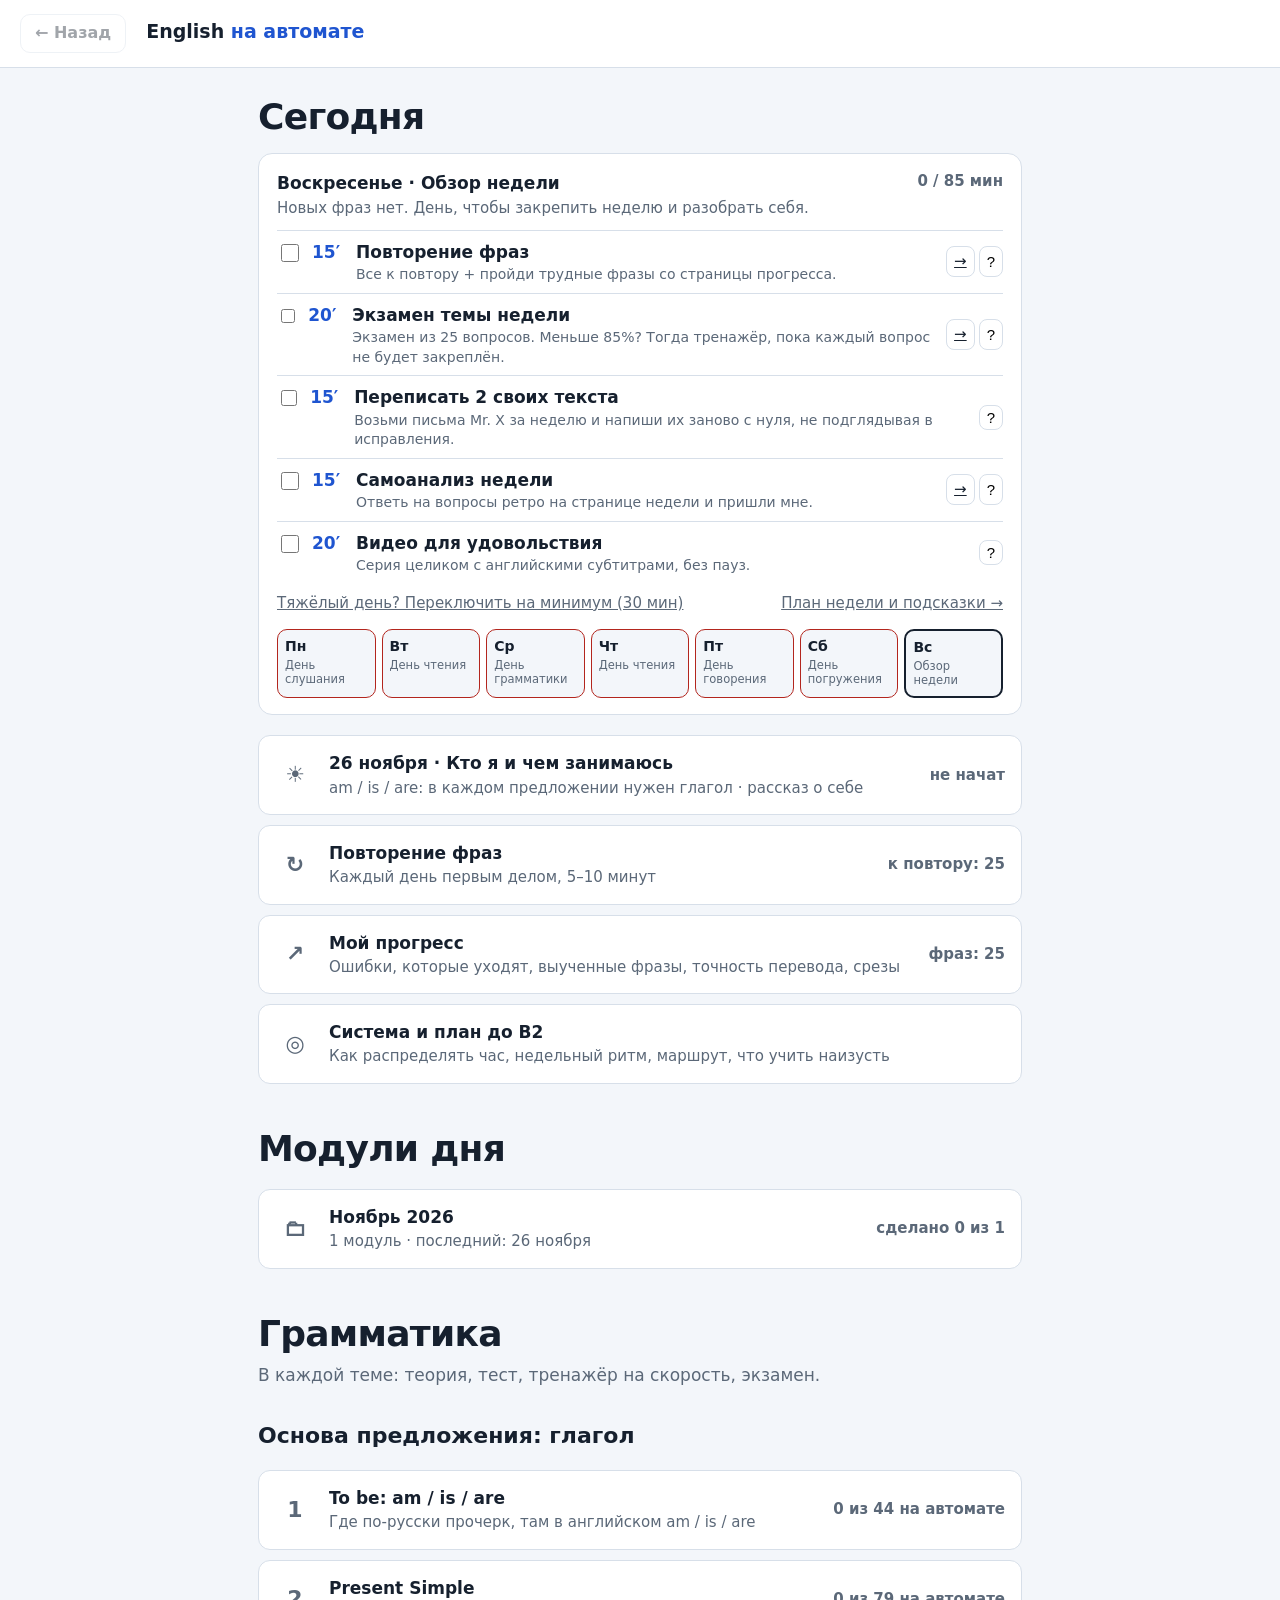
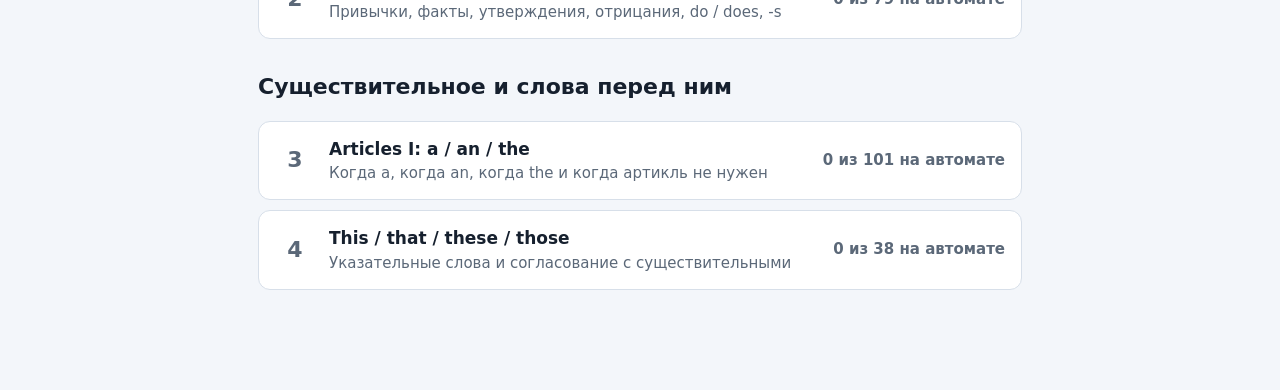
==== index.html @ fa83c87d "Исходная версия перед перестройкой Co-Authored-By: Claude Opus 5.5 <noreply@anthropic.com>" ====
<!doctype html>
<html lang="ru">
<head>
<meta charset="utf-8">
<meta name="viewport" content="width=device-width,initial-scale=1">
<title>English: теория и тесты</title>
<link rel="stylesheet" href="assets/style.css">
</head>
<body>
<header class="top"><a class="back" id="back">← Назад</a><a class="logo" href="#/">English <span>на автомате</span></a><nav id="crumbs"></nav></header>
<main id="app"></main>

<!-- ГРАММАТИКА. Новая тема = новый файл в topics/ и одна строка здесь. Порядок строк = порядок на сайте -->
<script>window.TOPICS = [];</script>
<script src="topics/to-be.js"></script>
<script src="topics/present-simple.js"></script>
<script src="topics/articles-1.js"></script>
<script src="topics/demonstratives.js"></script>

<!-- МОДУЛИ ДНЯ. Папка = месяц, файл = число: days/2026-11/26.js -->
<script>window.DAYS = []; window.DECK = []; window.ERRORS = []; window.SNAPSHOTS = [];</script>
<script src="days/2026-11/26.js"></script>

<!-- ДАННЫЕ: стартовая колода, мои ошибки и контрольные срезы, план -->
<script src="data/deck-reports.js"></script>
<script src="data/progress.js"></script>
<script src="data/week.js"></script>
<script src="data/guides.js"></script>
<script src="assets/plan.js"></script>

<script src="assets/day.js"></script>
<script src="assets/app.js"></script>
</body>
</html>
---- assets/style.css ----
:root{color-scheme:light dark;--bg:#f3f6fa;--card:#fff;--ink:#16202e;--mute:#5b6878;--line:#d7dfe9;--acc:#16202e;--accink:#fff;
--a:#1f55d0;--the:#b3157f;--zero:#8a5a00;--ok:#12734a;--okbg:#e3f5ec;--bad:#b3261e;--badbg:#fdeae8}
@media(prefers-color-scheme:dark){:root{--bg:#10161f;--card:#19222e;--ink:#e8eef6;--mute:#9aa8ba;--line:#2d3a4a;--acc:#e8eef6;--accink:#10161f;
--a:#7fa8ff;--the:#ff82cf;--zero:#f0b94d;--ok:#5fd6a0;--okbg:#14342a;--bad:#ff8f86;--badbg:#3b1f1f}}
*{box-sizing:border-box}
body{margin:0;background:var(--bg);color:var(--ink);font:17px/1.55 "Segoe UI Variable Text","Segoe UI",system-ui,sans-serif}
a{color:inherit}
.top{position:sticky;top:0;z-index:5;display:flex;gap:8px 20px;align-items:baseline;flex-wrap:wrap;padding:14px 20px;border-bottom:1px solid var(--line);background:var(--card)}
.logo{font-weight:700;font-size:19px;text-decoration:none}.logo span{color:var(--a)}
#crumbs{font-size:15px;color:var(--mute)}#crumbs a{color:var(--mute)}
main{max-width:800px;margin:0 auto;padding:28px 18px 80px}
h1{font-size:clamp(27px,5vw,36px);line-height:1.15;margin:0 0 8px;letter-spacing:-.02em;text-wrap:balance}
h2{font-size:22px;margin:34px 0 8px;line-height:1.25}
p{margin:8px 0}.mute{color:var(--mute)}
.list{display:grid;gap:10px;margin:20px 0}
.row{display:grid;grid-template-columns:40px 1fr auto;gap:14px;align-items:center;background:var(--card);border:1px solid var(--line);border-radius:12px;padding:14px 16px;text-decoration:none}
.row:hover{border-color:var(--a)}
.num{font-size:22px;font-weight:700;color:var(--mute);text-align:center}
.row b{line-height:1.3}.row small{display:block;color:var(--mute);font-size:15px}
.badge{font-size:15px;font-weight:600;color:var(--mute);white-space:nowrap}.badge.ok{color:var(--ok)}
.btn{display:inline-block;border:1px solid var(--acc);background:var(--acc);color:var(--accink);border-radius:10px;padding:11px 20px;font:inherit;font-weight:600;cursor:pointer;text-decoration:none}
.btn.alt{background:transparent;color:var(--ink);border-color:var(--line)}
.btn:hover{opacity:.88}
.btns{display:flex;gap:10px;flex-wrap:wrap;margin:22px 0}
:focus-visible{outline:3px solid var(--a);outline-offset:2px}
.ar{font-weight:700;padding:0 .32em;border-radius:5px;white-space:nowrap;border:1.5px solid currentColor;line-height:1.2;display:inline-block}
.ar-a{color:var(--a)}.ar-the{color:var(--the)}.ar-zero{color:var(--zero)}
.ex{width:100%;border-collapse:separate;border-spacing:0;margin:12px 0;background:var(--card);border:1px solid var(--line);border-radius:10px;overflow:hidden}
.ex td{padding:8px 13px;border-top:1px solid var(--line);vertical-align:top;width:50%}.ex tr:first-child td{border-top:0}
.ex td+td{color:var(--mute)}
.rule{background:var(--card);border:1px solid var(--line);border-radius:12px;padding:12px 18px;margin:14px 0}
.trap{background:var(--badbg);border-radius:12px;padding:12px 18px;margin:14px 0}
.trap s{color:var(--bad)}
ol.alg{padding-left:26px;margin:4px 0}ol.alg li{margin:8px 0}
.bar{height:6px;background:var(--line);border-radius:3px;overflow:hidden;margin:6px 0 24px}.bar i{display:block;height:100%;background:var(--a);transition:width .25s}
.bar.time i{background:var(--the);transition:none}
.meta{display:flex;justify-content:space-between;gap:12px;color:var(--mute);font-size:15px;font-variant-numeric:tabular-nums}
.q{font-size:clamp(22px,4.4vw,29px);line-height:1.4;font-weight:600;margin:0 0 20px;text-wrap:pretty}
.gap{display:inline-block;min-width:2.2em;border-bottom:3px solid var(--mute)}
.opts{display:grid;grid-template-columns:repeat(auto-fit,minmax(130px,1fr));gap:10px}
.opts.long{grid-template-columns:1fr}
.opt{display:flex;gap:10px;align-items:center;text-align:left;border:2px solid var(--line);background:var(--card);color:var(--ink);border-radius:12px;padding:13px 15px;font:inherit;font-size:19px;font-weight:600;cursor:pointer}
.opt small{font-size:15px;font-weight:400}
.opts.long .opt{font-size:17px;font-weight:500}
.opt:hover:enabled{border-color:var(--ink)}.opt:disabled{cursor:default;opacity:.6}
.opt kbd{font:13px/1 inherit;font-family:inherit;color:var(--mute);border:1px solid var(--line);border-radius:4px;padding:3px 6px}
.opt.ok:disabled{border-color:var(--ok);background:var(--okbg);opacity:1}.opt.bad:disabled{border-color:var(--bad);background:var(--badbg);opacity:1}
.fb{margin-top:20px}.res{font-size:20px;font-weight:700}
.why{border-radius:12px;padding:12px 16px;margin:10px 0;background:var(--card);border:1px solid var(--line)}
.why .h{display:block;font-size:15px;margin-bottom:3px}
.why.ok{background:var(--okbg);border-color:transparent}.why.ok .h,.res.ok{color:var(--ok)}
.why.bad{background:var(--badbg);border-color:transparent}.why.bad .h,.res.bad{color:var(--bad)}
details summary{cursor:pointer;color:var(--mute);padding:6px 0}
.big{font-size:56px;font-weight:700;line-height:1;font-variant-numeric:tabular-nums;margin:14px 0}
label.sw{display:flex;gap:8px;align-items:center;cursor:pointer}
@media(max-width:520px){.row{grid-template-columns:28px 1fr}.badge{grid-column:2}.ex td{display:block;width:auto}.ex td+td{border-top:0;padding-top:0}.kb{display:none}}
@media(prefers-reduced-motion:reduce){*{transition:none!important}}
.back{border:1px solid var(--line);border-radius:10px;padding:6px 14px;font-size:16px;font-weight:600;text-decoration:none;white-space:nowrap}
.back[href]:hover{border-color:var(--ink)}
.back[aria-disabled]{opacity:.4}
@media(max-width:520px){.top{padding:10px 14px}#crumbs{width:100%}}
/* модули дня */
.sec{background:var(--card);border:1px solid var(--line);border-radius:14px;padding:4px 20px 18px;margin:22px 0}
.sec h2{display:flex;gap:12px;align-items:center;margin:16px 0 10px}
.sn{display:inline-grid;place-items:center;width:32px;height:32px;border-radius:50%;background:var(--acc);color:var(--accink);font-size:16px;flex:none}
.sec .ex,.sec .rule{background:var(--bg)}
.ph td{width:auto}.ph td:first-child{width:52%}.ph small{display:block;font-size:14px;margin-top:2px}.ph td.say{white-space:nowrap;width:1%}
.ico{border:1px solid var(--line);background:transparent;border-radius:8px;padding:3px 7px;cursor:pointer;font-size:15px;margin-left:4px}
.ico:hover{border-color:var(--ink)}
.tr{border-top:1px solid var(--line);padding:12px 0}.trq{font-weight:600;margin:0 0 8px}
.trrow{display:flex;gap:10px;align-items:center;margin:8px 0}
.inp,.ta{width:100%;font:inherit;color:var(--ink);background:var(--bg);border:2px solid var(--line);border-radius:10px;padding:10px 13px}
.inp:focus,.ta:focus{border-color:var(--a);outline:none}.ta{resize:vertical;line-height:1.5}
ins{background:var(--okbg);color:var(--ok);text-decoration:none;font-weight:700;border-radius:4px;padding:0 3px}
del{background:var(--badbg);color:var(--bad);border-radius:4px;padding:0 3px}
.df{font-size:19px;line-height:1.7}
.btns.sm{margin:10px 0 0}.btns.sm .btn{padding:7px 14px;font-size:15px}
kbd{border:1px solid var(--line);border-radius:4px;padding:1px 6px;font-family:inherit;font-size:.9em}
.fix{display:grid;gap:2px;padding:10px 0;border-top:1px solid var(--line)}.fix:first-of-type{border-top:0}
.fix s{color:var(--bad)}.fix b{color:var(--ok)}
.plan td:first-child{white-space:nowrap;font-weight:600}
@media(max-width:520px){.sec{padding:2px 14px 14px}.trrow{flex-wrap:wrap}.ph td.say{display:block}}
.h1gap{margin-top:44px}
.sec h2 .tag{margin-left:auto;font-size:13px;font-weight:600;color:var(--mute);border:1px solid var(--line);border-radius:20px;padding:2px 10px;text-transform:uppercase;letter-spacing:.04em}
.toc{display:flex;flex-wrap:wrap;gap:6px;margin:18px 0 0}
.toc a{display:flex;gap:6px;align-items:center;font-size:14px;text-decoration:none;border:1px solid var(--line);background:var(--card);border-radius:20px;padding:4px 12px 4px 5px}
.toc a:hover{border-color:var(--ink)}.toc a span{display:inline-grid;place-items:center;width:20px;height:20px;border-radius:50%;background:var(--line);font-size:12px;font-weight:700}
.letter{background:var(--bg);border:1px solid var(--line);border-left:4px solid var(--a);border-radius:10px;padding:8px 18px;font-family:Georgia,"Times New Roman",serif;font-size:18px}
.errs td:first-child{width:55%}.errs small{display:block;margin-top:2px}.errs s{color:var(--bad)}
.pill{display:inline-block;font-size:13px;font-weight:700;border-radius:20px;padding:1px 10px}
.pill.bad{background:var(--badbg);color:var(--bad)}.pill.mid{background:var(--line);color:var(--ink)}.pill.ok{background:var(--okbg);color:var(--ok)}
.ex td small{display:block;margin-top:2px}
/* план недели */
.plan-w{background:var(--card);border:1px solid var(--line);border-radius:14px;padding:16px 18px;margin:16px 0 12px}
.pw-head{display:flex;justify-content:space-between;gap:12px;align-items:flex-start}.pw-head small{display:block;font-size:15px}
.pw-list{margin:10px 0 4px}
.pb{display:flex;gap:8px;align-items:center;border-top:1px solid var(--line);padding:8px 0}
.pb label{display:flex;gap:10px;align-items:flex-start;flex:1;cursor:pointer}.pb input{margin-top:5px;width:18px;height:18px;accent-color:var(--ok)}
.pb small{display:block;color:var(--mute);font-size:14px;line-height:1.4}.pb.on b{text-decoration:line-through;color:var(--mute)}
.pm{font-weight:700;color:var(--a);min-width:34px;font-variant-numeric:tabular-nums}.pa{display:flex;white-space:nowrap}
.pw-foot{display:flex;justify-content:space-between;flex-wrap:wrap;gap:8px;margin-top:8px}
.lnk{background:none;border:0;padding:0;font:inherit;font-size:15px;color:var(--mute);text-decoration:underline;cursor:pointer}
.wstrip{display:grid;grid-template-columns:repeat(7,1fr);gap:6px;margin-top:14px}
.wd{position:relative;overflow:hidden;border:1px solid var(--line);border-radius:10px;padding:6px 7px 9px;text-decoration:none;background:var(--bg)}
.wd b{display:block;font-size:14px}.wd small{display:block;font-size:11.5px;line-height:1.25;color:var(--mute)}
.wd i{position:absolute;left:0;bottom:0;height:4px;background:var(--ok)}.wd.part i{background:var(--a)}
.wd.cur{border:2px solid var(--ink)}.wd.miss{border-color:var(--bad)}
.wkd{background:var(--card);border:1px solid var(--line);border-radius:12px;padding:6px 16px;margin:10px 0}.wkd.cur{border:2px solid var(--ink)}
.wkd summary{color:var(--ink);padding:8px 0}
.glist{display:grid;grid-template-columns:repeat(auto-fill,minmax(220px,1fr));gap:10px}
.gcard{text-align:left;font:inherit;color:var(--ink);background:var(--card);border:1px solid var(--line);border-radius:12px;padding:12px 14px;cursor:pointer}
.gcard:hover{border-color:var(--a)}.gcard small{display:block;color:var(--mute);font-size:14px}
.gdlg{max-width:720px;width:calc(100% - 24px);max-height:88vh;border:1px solid var(--line);border-radius:16px;padding:8px 24px 22px;background:var(--card);color:var(--ink)}
.gdlg::backdrop{background:rgba(0,0,0,.45)}
.gdlg h2{margin-top:16px;padding-right:36px}.gdlg h3,.sec h3{font-size:17px;margin:18px 0 4px}.gdlg ul,.sec ul{padding-left:22px;margin:4px 0}.gdlg li{margin:4px 0}
.gx{position:sticky;top:8px;float:right;font-size:16px}
.steps p{margin:5px 0}
.gbtn{float:right;margin:0 0 6px 10px;font-size:14px}
@media(max-width:520px){.wd small{display:none}.gdlg{padding:6px 16px 18px}}
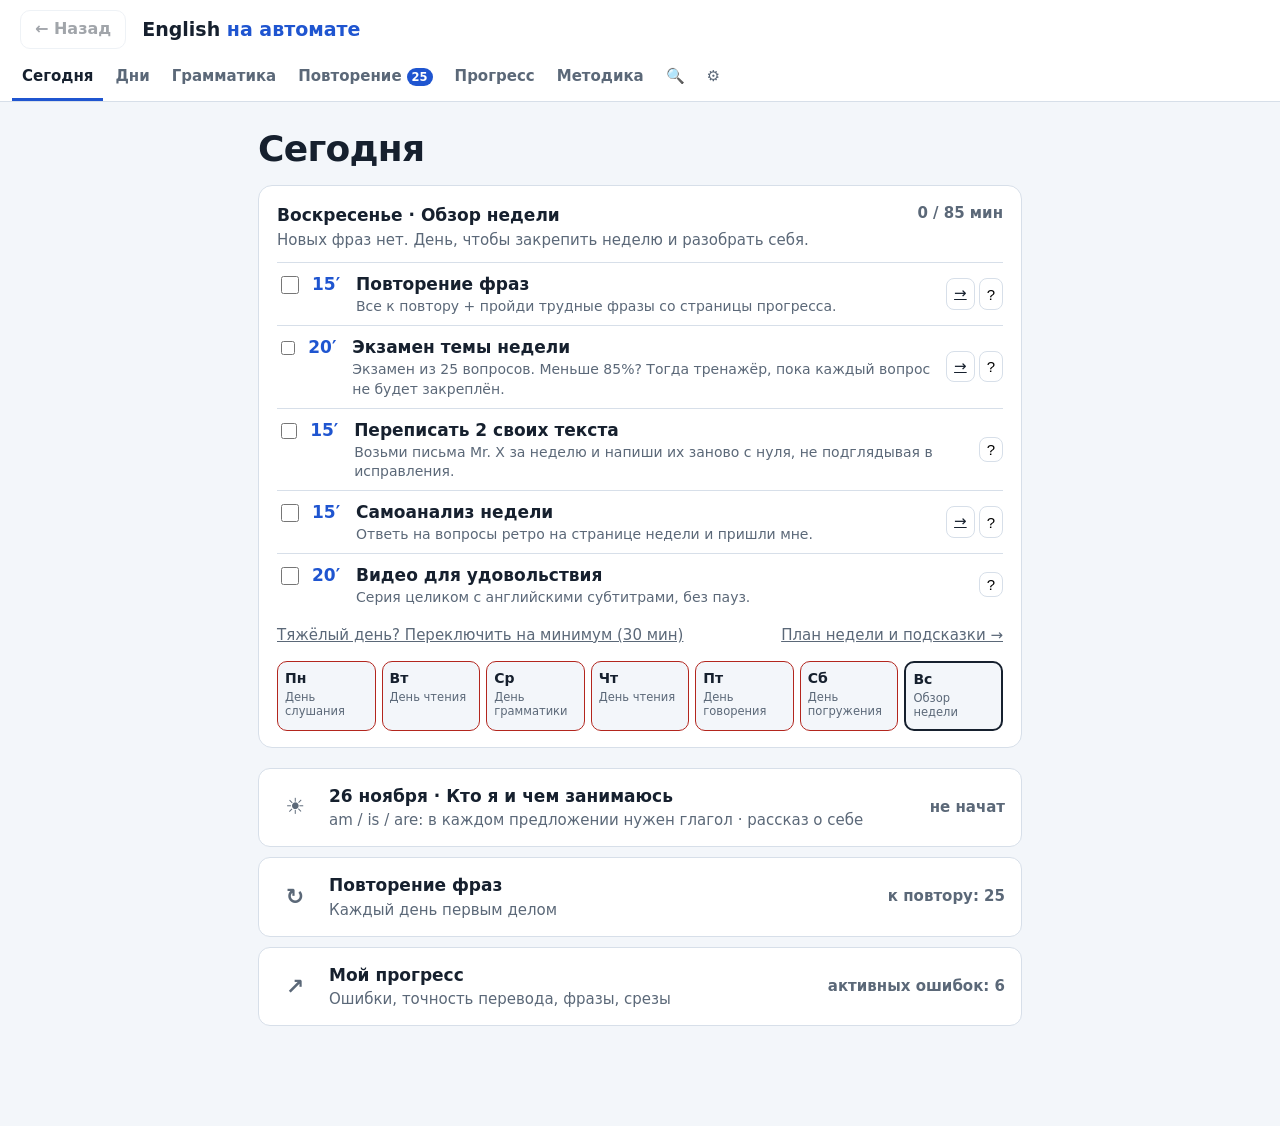
==== commit ffe90730: "Перестройка: движок на ES-модулях, контент по папкам, каталог, проверка контента - engine/: ядро, гр" ====
--- a/index.html
+++ b/index.html
@@ -3,32 +3,18 @@
 <head>
 <meta charset="utf-8">
 <meta name="viewport" content="width=device-width,initial-scale=1">
-<title>English: теория и тесты</title>
-<link rel="stylesheet" href="assets/style.css">
+<title>English на автомате</title>
+<link rel="icon" href="data:image/svg+xml,<svg xmlns='http://www.w3.org/2000/svg' viewBox='0 0 100 100'><text y='.9em' font-size='90'>📘</text></svg>">
+<link rel="stylesheet" href="engine/style.css">
 </head>
 <body>
-<header class="top"><a class="back" id="back">← Назад</a><a class="logo" href="#/">English <span>на автомате</span></a><nav id="crumbs"></nav></header>
-<main id="app"></main>
-
-<!-- ГРАММАТИКА. Новая тема = новый файл в topics/ и одна строка здесь. Порядок строк = порядок на сайте -->
-<script>window.TOPICS = [];</script>
-<script src="topics/to-be.js"></script>
-<script src="topics/present-simple.js"></script>
-<script src="topics/articles-1.js"></script>
-<script src="topics/demonstratives.js"></script>
-
-<!-- МОДУЛИ ДНЯ. Папка = месяц, файл = число: days/2026-11/26.js -->
-<script>window.DAYS = []; window.DECK = []; window.ERRORS = []; window.SNAPSHOTS = [];</script>
-<script src="days/2026-11/26.js"></script>
-
-<!-- ДАННЫЕ: стартовая колода, мои ошибки и контрольные срезы, план -->
-<script src="data/deck-reports.js"></script>
-<script src="data/progress.js"></script>
-<script src="data/week.js"></script>
-<script src="data/guides.js"></script>
-<script src="assets/plan.js"></script>
-
-<script src="assets/day.js"></script>
-<script src="assets/app.js"></script>
+<!-- Этот файл не меняется. Весь контент лежит в content/, оглавление собирает node tools/build.js -->
+<header class="top">
+  <div class="bar1"><a class="back" id="back">← Назад</a><a class="logo" href="#/">English <span>на автомате</span></a></div>
+  <nav id="nav" class="nav"></nav>
+</header>
+<div class="crumbs-wrap"><nav id="crumbs"></nav></div>
+<main id="app"><p class="mute">Загрузка…</p></main>
+<script type="module" src="engine/main.js"></script>
 </body>
 </html>
--- a/engine/style.css
+++ b/engine/style.css
@@ -0,0 +1,138 @@
+:root{color-scheme:light dark;--bg:#f3f6fa;--card:#fff;--ink:#16202e;--mute:#5b6878;--line:#d7dfe9;--acc:#16202e;--accink:#fff;
+--a:#1f55d0;--the:#b3157f;--zero:#8a5a00;--ok:#12734a;--okbg:#e3f5ec;--bad:#b3261e;--badbg:#fdeae8}
+@media(prefers-color-scheme:dark){:root{--bg:#10161f;--card:#19222e;--ink:#e8eef6;--mute:#9aa8ba;--line:#2d3a4a;--acc:#e8eef6;--accink:#10161f;
+--a:#7fa8ff;--the:#ff82cf;--zero:#f0b94d;--ok:#5fd6a0;--okbg:#14342a;--bad:#ff8f86;--badbg:#3b1f1f}}
+*{box-sizing:border-box}
+body{margin:0;background:var(--bg);color:var(--ink);font:17px/1.55 "Segoe UI Variable Text","Segoe UI",system-ui,sans-serif}
+a{color:inherit}
+.top{position:sticky;top:0;z-index:5;display:flex;gap:8px 20px;align-items:baseline;flex-wrap:wrap;padding:14px 20px;border-bottom:1px solid var(--line);background:var(--card)}
+.logo{font-weight:700;font-size:19px;text-decoration:none}.logo span{color:var(--a)}
+#crumbs{font-size:15px;color:var(--mute)}#crumbs a{color:var(--mute)}
+main{max-width:800px;margin:0 auto;padding:28px 18px 80px}
+h1{font-size:clamp(27px,5vw,36px);line-height:1.15;margin:0 0 8px;letter-spacing:-.02em;text-wrap:balance}
+h2{font-size:22px;margin:34px 0 8px;line-height:1.25}
+p{margin:8px 0}.mute{color:var(--mute)}
+.list{display:grid;gap:10px;margin:20px 0}
+.row{display:grid;grid-template-columns:40px 1fr auto;gap:14px;align-items:center;background:var(--card);border:1px solid var(--line);border-radius:12px;padding:14px 16px;text-decoration:none}
+.row:hover{border-color:var(--a)}
+.num{font-size:22px;font-weight:700;color:var(--mute);text-align:center}
+.row b{line-height:1.3}.row small{display:block;color:var(--mute);font-size:15px}
+.badge{font-size:15px;font-weight:600;color:var(--mute);white-space:nowrap}.badge.ok{color:var(--ok)}
+.btn{display:inline-block;border:1px solid var(--acc);background:var(--acc);color:var(--accink);border-radius:10px;padding:11px 20px;font:inherit;font-weight:600;cursor:pointer;text-decoration:none}
+.btn.alt{background:transparent;color:var(--ink);border-color:var(--line)}
+.btn:hover{opacity:.88}
+.btns{display:flex;gap:10px;flex-wrap:wrap;margin:22px 0}
+:focus-visible{outline:3px solid var(--a);outline-offset:2px}
+.ar{font-weight:700;padding:0 .32em;border-radius:5px;white-space:nowrap;border:1.5px solid currentColor;line-height:1.2;display:inline-block}
+.ar-a{color:var(--a)}.ar-the{color:var(--the)}.ar-zero{color:var(--zero)}
+.ex{width:100%;border-collapse:separate;border-spacing:0;margin:12px 0;background:var(--card);border:1px solid var(--line);border-radius:10px;overflow:hidden}
+.ex td{padding:8px 13px;border-top:1px solid var(--line);vertical-align:top;width:50%}.ex tr:first-child td{border-top:0}
+.ex td+td{color:var(--mute)}
+.rule{background:var(--card);border:1px solid var(--line);border-radius:12px;padding:12px 18px;margin:14px 0}
+.trap{background:var(--badbg);border-radius:12px;padding:12px 18px;margin:14px 0}
+.trap s{color:var(--bad)}
+ol.alg{padding-left:26px;margin:4px 0}ol.alg li{margin:8px 0}
+.bar{height:6px;background:var(--line);border-radius:3px;overflow:hidden;margin:6px 0 24px}.bar i{display:block;height:100%;background:var(--a);transition:width .25s}
+.bar.time i{background:var(--the);transition:none}
+.meta{display:flex;justify-content:space-between;gap:12px;color:var(--mute);font-size:15px;font-variant-numeric:tabular-nums}
+.q{font-size:clamp(22px,4.4vw,29px);line-height:1.4;font-weight:600;margin:0 0 20px;text-wrap:pretty}
+.gap{display:inline-block;min-width:2.2em;border-bottom:3px solid var(--mute)}
+.opts{display:grid;grid-template-columns:repeat(auto-fit,minmax(130px,1fr));gap:10px}
+.opts.long{grid-template-columns:1fr}
+.opt{display:flex;gap:10px;align-items:center;text-align:left;border:2px solid var(--line);background:var(--card);color:var(--ink);border-radius:12px;padding:13px 15px;font:inherit;font-size:19px;font-weight:600;cursor:pointer}
+.opt small{font-size:15px;font-weight:400}
+.opts.long .opt{font-size:17px;font-weight:500}
+.opt:hover:enabled{border-color:var(--ink)}.opt:disabled{cursor:default;opacity:.6}
+.opt kbd{font:13px/1 inherit;font-family:inherit;color:var(--mute);border:1px solid var(--line);border-radius:4px;padding:3px 6px}
+.opt.ok:disabled{border-color:var(--ok);background:var(--okbg);opacity:1}.opt.bad:disabled{border-color:var(--bad);background:var(--badbg);opacity:1}
+.fb{margin-top:20px}.res{font-size:20px;font-weight:700}
+.why{border-radius:12px;padding:12px 16px;margin:10px 0;background:var(--card);border:1px solid var(--line)}
+.why .h{display:block;font-size:15px;margin-bottom:3px}
+.why.ok{background:var(--okbg);border-color:transparent}.why.ok .h,.res.ok{color:var(--ok)}
+.why.bad{background:var(--badbg);border-color:transparent}.why.bad .h,.res.bad{color:var(--bad)}
+details summary{cursor:pointer;color:var(--mute);padding:6px 0}
+.big{font-size:56px;font-weight:700;line-height:1;font-variant-numeric:tabular-nums;margin:14px 0}
+label.sw{display:flex;gap:8px;align-items:center;cursor:pointer}
+@media(max-width:520px){.row{grid-template-columns:28px 1fr}.badge{grid-column:2}.ex td{display:block;width:auto}.ex td+td{border-top:0;padding-top:0}.kb{display:none}}
+@media(prefers-reduced-motion:reduce){*{transition:none!important}}
+.back{border:1px solid var(--line);border-radius:10px;padding:6px 14px;font-size:16px;font-weight:600;text-decoration:none;white-space:nowrap}
+.back[href]:hover{border-color:var(--ink)}
+.back[aria-disabled]{opacity:.4}
+@media(max-width:520px){.top{padding:10px 14px}#crumbs{width:100%}}
+/* модули дня */
+.sec{background:var(--card);border:1px solid var(--line);border-radius:14px;padding:4px 20px 18px;margin:22px 0}
+.sec h2{display:flex;gap:12px;align-items:center;margin:16px 0 10px}
+.sn{display:inline-grid;place-items:center;width:32px;height:32px;border-radius:50%;background:var(--acc);color:var(--accink);font-size:16px;flex:none}
+.sec .ex,.sec .rule{background:var(--bg)}
+.ph td{width:auto}.ph td:first-child{width:52%}.ph small{display:block;font-size:14px;margin-top:2px}.ph td.say{white-space:nowrap;width:1%}
+.ico{border:1px solid var(--line);background:transparent;border-radius:8px;padding:3px 7px;cursor:pointer;font-size:15px;margin-left:4px}
+.ico:hover{border-color:var(--ink)}
+.tr{border-top:1px solid var(--line);padding:12px 0}.trq{font-weight:600;margin:0 0 8px}
+.trrow{display:flex;gap:10px;align-items:center;margin:8px 0}
+.inp,.ta{width:100%;font:inherit;color:var(--ink);background:var(--bg);border:2px solid var(--line);border-radius:10px;padding:10px 13px}
+.inp:focus,.ta:focus{border-color:var(--a);outline:none}.ta{resize:vertical;line-height:1.5}
+ins{background:var(--okbg);color:var(--ok);text-decoration:none;font-weight:700;border-radius:4px;padding:0 3px}
+del{background:var(--badbg);color:var(--bad);border-radius:4px;padding:0 3px}
+.df{font-size:19px;line-height:1.7}
+.btns.sm{margin:10px 0 0}.btns.sm .btn{padding:7px 14px;font-size:15px}
+kbd{border:1px solid var(--line);border-radius:4px;padding:1px 6px;font-family:inherit;font-size:.9em}
+.fix{display:grid;gap:2px;padding:10px 0;border-top:1px solid var(--line)}.fix:first-of-type{border-top:0}
+.fix s{color:var(--bad)}.fix b{color:var(--ok)}
+.plan td:first-child{white-space:nowrap;font-weight:600}
+@media(max-width:520px){.sec{padding:2px 14px 14px}.trrow{flex-wrap:wrap}.ph td.say{display:block}}
+.h1gap{margin-top:44px}
+.sec h2 .tag{margin-left:auto;font-size:13px;font-weight:600;color:var(--mute);border:1px solid var(--line);border-radius:20px;padding:2px 10px;text-transform:uppercase;letter-spacing:.04em}
+.toc{display:flex;flex-wrap:wrap;gap:6px;margin:18px 0 0}
+.toc a{display:flex;gap:6px;align-items:center;font-size:14px;text-decoration:none;border:1px solid var(--line);background:var(--card);border-radius:20px;padding:4px 12px 4px 5px}
+.toc a:hover{border-color:var(--ink)}.toc a span{display:inline-grid;place-items:center;width:20px;height:20px;border-radius:50%;background:var(--line);font-size:12px;font-weight:700}
+.letter{background:var(--bg);border:1px solid var(--line);border-left:4px solid var(--a);border-radius:10px;padding:8px 18px;font-family:Georgia,"Times New Roman",serif;font-size:18px}
+.errs td:first-child{width:55%}.errs small{display:block;margin-top:2px}.errs s{color:var(--bad)}
+.pill{display:inline-block;font-size:13px;font-weight:700;border-radius:20px;padding:1px 10px}
+.pill.bad{background:var(--badbg);color:var(--bad)}.pill.mid{background:var(--line);color:var(--ink)}.pill.ok{background:var(--okbg);color:var(--ok)}
+.ex td small{display:block;margin-top:2px}
+/* план недели */
+.plan-w{background:var(--card);border:1px solid var(--line);border-radius:14px;padding:16px 18px;margin:16px 0 12px}
+.pw-head{display:flex;justify-content:space-between;gap:12px;align-items:flex-start}.pw-head small{display:block;font-size:15px}
+.pw-list{margin:10px 0 4px}
+.pb{display:flex;gap:8px;align-items:center;border-top:1px solid var(--line);padding:8px 0}
+.pb label{display:flex;gap:10px;align-items:flex-start;flex:1;cursor:pointer}.pb input{margin-top:5px;width:18px;height:18px;accent-color:var(--ok)}
+.pb small{display:block;color:var(--mute);font-size:14px;line-height:1.4}.pb.on b{text-decoration:line-through;color:var(--mute)}
+.pm{font-weight:700;color:var(--a);min-width:34px;font-variant-numeric:tabular-nums}.pa{display:flex;white-space:nowrap}
+.pw-foot{display:flex;justify-content:space-between;flex-wrap:wrap;gap:8px;margin-top:8px}
+.lnk{background:none;border:0;padding:0;font:inherit;font-size:15px;color:var(--mute);text-decoration:underline;cursor:pointer}
+.wstrip{display:grid;grid-template-columns:repeat(7,1fr);gap:6px;margin-top:14px}
+.wd{position:relative;overflow:hidden;border:1px solid var(--line);border-radius:10px;padding:6px 7px 9px;text-decoration:none;background:var(--bg)}
+.wd b{display:block;font-size:14px}.wd small{display:block;font-size:11.5px;line-height:1.25;color:var(--mute)}
+.wd i{position:absolute;left:0;bottom:0;height:4px;background:var(--ok)}.wd.part i{background:var(--a)}
+.wd.cur{border:2px solid var(--ink)}.wd.miss{border-color:var(--bad)}
+.wkd{background:var(--card);border:1px solid var(--line);border-radius:12px;padding:6px 16px;margin:10px 0}.wkd.cur{border:2px solid var(--ink)}
+.wkd summary{color:var(--ink);padding:8px 0}
+.glist{display:grid;grid-template-columns:repeat(auto-fill,minmax(220px,1fr));gap:10px}
+.gcard{text-align:left;font:inherit;color:var(--ink);background:var(--card);border:1px solid var(--line);border-radius:12px;padding:12px 14px;cursor:pointer}
+.gcard:hover{border-color:var(--a)}.gcard small{display:block;color:var(--mute);font-size:14px}
+.gdlg{max-width:720px;width:calc(100% - 24px);max-height:88vh;border:1px solid var(--line);border-radius:16px;padding:8px 24px 22px;background:var(--card);color:var(--ink)}
+.gdlg::backdrop{background:rgba(0,0,0,.45)}
+.gdlg h2{margin-top:16px;padding-right:36px}.gdlg h3,.sec h3{font-size:17px;margin:18px 0 4px}.gdlg ul,.sec ul{padding-left:22px;margin:4px 0}.gdlg li{margin:4px 0}
+.gx{position:sticky;top:8px;float:right;font-size:16px}
+.steps p{margin:5px 0}
+.gbtn{float:right;margin:0 0 6px 10px;font-size:14px}
+@media(max-width:520px){.wd small{display:none}.gdlg{padding:6px 16px 18px}}
+/* ===== каркас v2: меню, уровни, поиск, бэкап ===== */
+.top{display:block;padding:10px 20px 0}
+.bar1{display:flex;gap:16px;align-items:center}
+.nav{display:flex;gap:2px;overflow-x:auto;margin:8px -8px 0;scrollbar-width:none}.nav::-webkit-scrollbar{display:none}
+.nav a{position:relative;white-space:nowrap;text-decoration:none;font-size:15px;font-weight:600;color:var(--mute);padding:8px 10px 10px;border-bottom:3px solid transparent}
+.nav a:hover{color:var(--ink)}.nav a.on{color:var(--ink);border-bottom-color:var(--a)}
+.nav .dot{display:inline-block;margin-left:5px;min-width:18px;padding:0 5px;border-radius:9px;background:var(--a);color:#fff;font-size:11.5px;line-height:18px;text-align:center}
+.crumbs-wrap{max-width:800px;margin:0 auto;padding:12px 18px 0}
+#crumbs{font-size:14px}
+main{padding-top:14px}
+.lvl{display:flex;gap:12px;align-items:baseline;margin-top:40px}.lvl .mute{font-size:15px;font-weight:400}
+.lv{display:inline-grid;place-items:center;min-width:44px;height:32px;border-radius:8px;background:var(--acc);color:var(--accink);font-size:17px}
+.grp{font-size:16px;color:var(--mute);margin:18px 0 -8px;font-weight:600}
+.row.soon{opacity:.5;border-style:dashed}.row.soon:hover{border-color:var(--line)}
+.num.kind{font-size:11px;font-weight:700;text-transform:uppercase;letter-spacing:.03em}
+.trap.warn{margin-top:0}
+code{font-size:.9em;background:var(--bg);border:1px solid var(--line);border-radius:4px;padding:0 4px}
+label.btn{display:inline-block}
+@media(max-width:520px){.top{padding:8px 12px 0}.nav a{padding:8px 8px 10px;font-size:14px}}
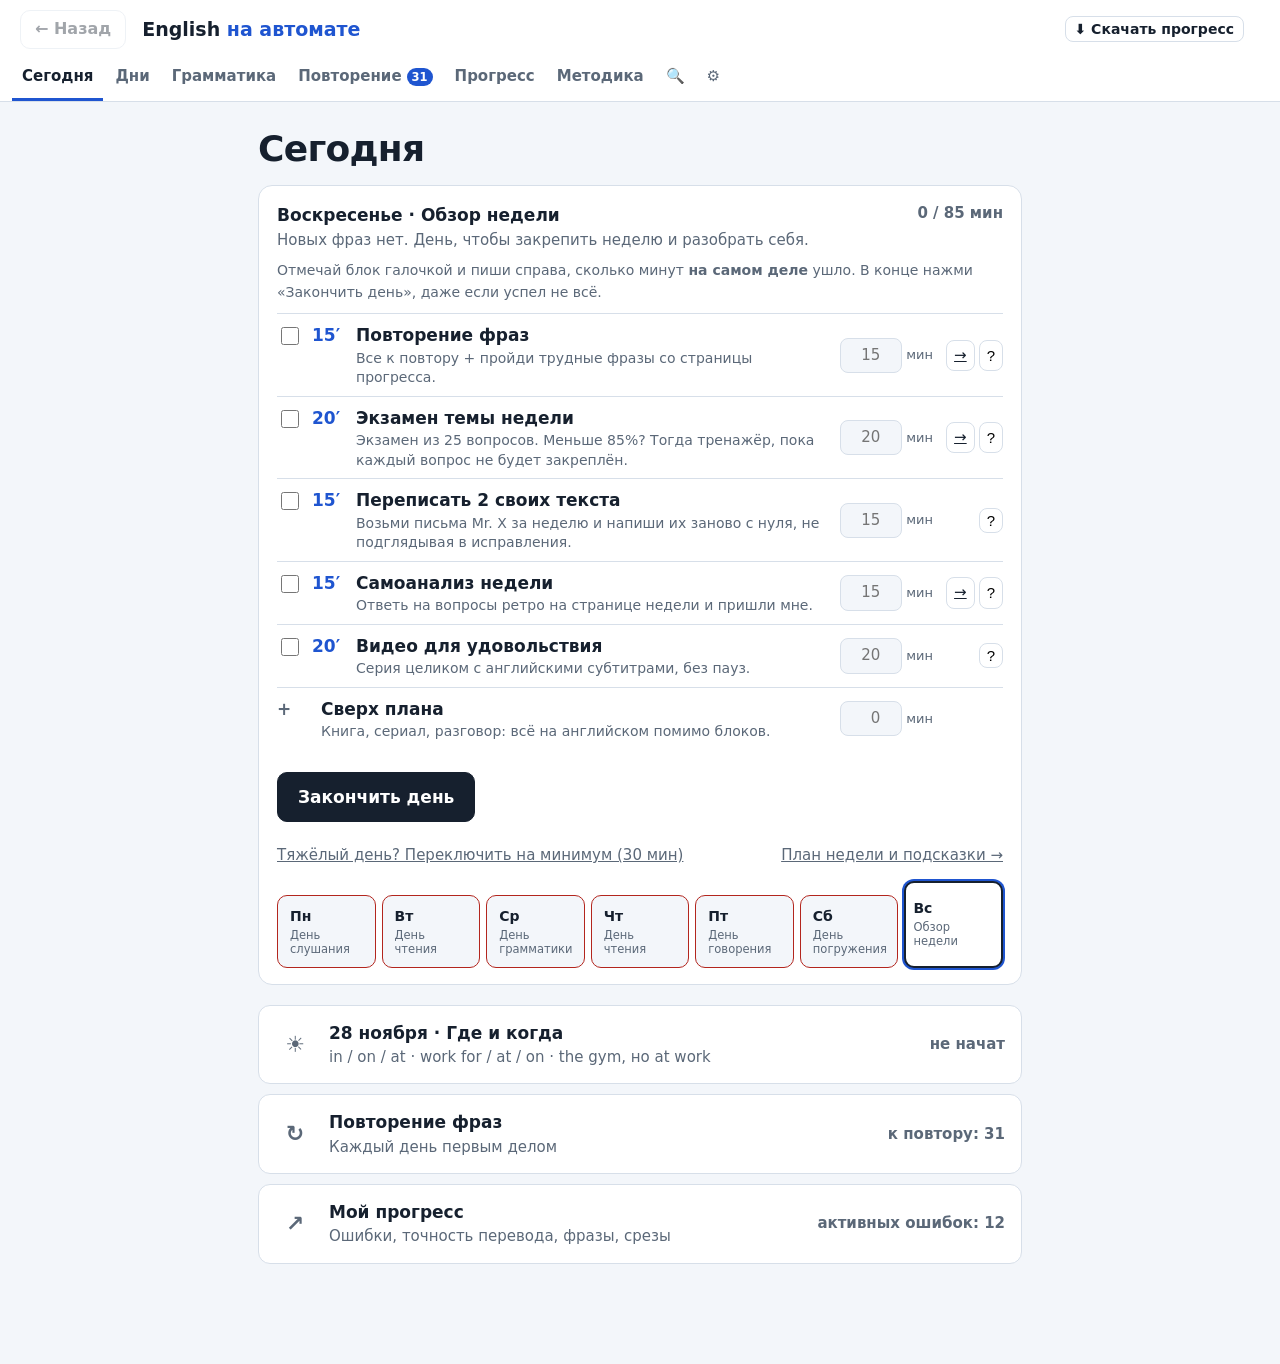
==== commit 40ef1c1f: "Офлайн-режим: service worker (сначала сеть, кэш при её отсутствии или задержке >4 с, докачка новых м" ====
--- a/index.html
+++ b/index.html
@@ -6,6 +6,9 @@
 <title>English на автомате</title>
 <link rel="icon" href="data:image/svg+xml,<svg xmlns='http://www.w3.org/2000/svg' viewBox='0 0 100 100'><text y='.9em' font-size='90'>📘</text></svg>">
 <link rel="stylesheet" href="engine/style.css">
+<link rel="manifest" href="manifest.webmanifest">
+<meta name="theme-color" content="#16202e">
+<link rel="apple-touch-icon" href="apple-touch-icon.png">
 </head>
 <body>
 <!-- Этот файл не меняется. Весь контент лежит в content/, оглавление собирает node tools/build.js -->
--- a/engine/style.css
+++ b/engine/style.css
@@ -1,7 +1,7 @@
 :root{color-scheme:light dark;--bg:#f3f6fa;--card:#fff;--ink:#16202e;--mute:#5b6878;--line:#d7dfe9;--acc:#16202e;--accink:#fff;
---a:#1f55d0;--the:#b3157f;--zero:#8a5a00;--ok:#12734a;--okbg:#e3f5ec;--bad:#b3261e;--badbg:#fdeae8}
+--a:#1f55d0;--the:#b3157f;--zero:#8a5a00;--at:#0b7a6e;--for:#6a3fc4;--ok:#12734a;--okbg:#e3f5ec;--bad:#b3261e;--badbg:#fdeae8}
 @media(prefers-color-scheme:dark){:root{--bg:#10161f;--card:#19222e;--ink:#e8eef6;--mute:#9aa8ba;--line:#2d3a4a;--acc:#e8eef6;--accink:#10161f;
---a:#7fa8ff;--the:#ff82cf;--zero:#f0b94d;--ok:#5fd6a0;--okbg:#14342a;--bad:#ff8f86;--badbg:#3b1f1f}}
+--a:#7fa8ff;--the:#ff82cf;--zero:#f0b94d;--at:#4fd1c1;--for:#b79cff;--ok:#5fd6a0;--okbg:#14342a;--bad:#ff8f86;--badbg:#3b1f1f}}
 *{box-sizing:border-box}
 body{margin:0;background:var(--bg);color:var(--ink);font:17px/1.55 "Segoe UI Variable Text","Segoe UI",system-ui,sans-serif}
 a{color:inherit}
@@ -24,7 +24,7 @@
 .btns{display:flex;gap:10px;flex-wrap:wrap;margin:22px 0}
 :focus-visible{outline:3px solid var(--a);outline-offset:2px}
 .ar{font-weight:700;padding:0 .32em;border-radius:5px;white-space:nowrap;border:1.5px solid currentColor;line-height:1.2;display:inline-block}
-.ar-a{color:var(--a)}.ar-the{color:var(--the)}.ar-zero{color:var(--zero)}
+.ar-a{color:var(--a)}.ar-the{color:var(--the)}.ar-zero{color:var(--zero)}.ar-at{color:var(--at)}.ar-for{color:var(--for)}
 .ex{width:100%;border-collapse:separate;border-spacing:0;margin:12px 0;background:var(--card);border:1px solid var(--line);border-radius:10px;overflow:hidden}
 .ex td{padding:8px 13px;border-top:1px solid var(--line);vertical-align:top;width:50%}.ex tr:first-child td{border-top:0}
 .ex td+td{color:var(--mute)}
@@ -101,7 +101,7 @@
 .pw-foot{display:flex;justify-content:space-between;flex-wrap:wrap;gap:8px;margin-top:8px}
 .lnk{background:none;border:0;padding:0;font:inherit;font-size:15px;color:var(--mute);text-decoration:underline;cursor:pointer}
 .wstrip{display:grid;grid-template-columns:repeat(7,1fr);gap:6px;margin-top:14px}
-.wd{position:relative;overflow:hidden;border:1px solid var(--line);border-radius:10px;padding:6px 7px 9px;text-decoration:none;background:var(--bg)}
+.wd{font:inherit;color:inherit;text-align:left;cursor:pointer;width:100%;position:relative;overflow:hidden;border:1px solid var(--line);border-radius:10px;padding:6px 7px 9px;text-decoration:none;background:var(--bg)}
 .wd b{display:block;font-size:14px}.wd small{display:block;font-size:11.5px;line-height:1.25;color:var(--mute)}
 .wd i{position:absolute;left:0;bottom:0;height:4px;background:var(--ok)}.wd.part i{background:var(--a)}
 .wd.cur{border:2px solid var(--ink)}.wd.miss{border-color:var(--bad)}
@@ -136,3 +136,95 @@
 code{font-size:.9em;background:var(--bg);border:1px solid var(--line);border-radius:4px;padding:0 4px}
 label.btn{display:inline-block}
 @media(max-width:520px){.top{padding:8px 12px 0}.nav a{padding:8px 8px 10px;font-size:14px}}
+.bar1 .cloud{margin-left:auto;text-decoration:none;font-size:18px;line-height:1;padding:4px 8px;border-radius:8px;border:1px solid var(--line);color:var(--ok)}
+.bar1 .cloud:empty{display:none}.bar1 .cloud.saving{color:var(--a)}.bar1 .cloud.offline,.bar1 .cloud.error,.bar1 .cloud.signedout{color:var(--bad)}
+.bar1 .dlbtn{margin-left:auto;font:inherit;font-size:14px;font-weight:600;line-height:1;padding:5px 9px;border-radius:8px;border:1px solid var(--line);background:transparent;color:var(--ink);cursor:pointer}
+.bar1 .dlbtn:hover{border-color:var(--ink)}.bar1 .dlbtn+.cloud{margin-left:0}
+@media(max-width:520px){.bar1 .dlbtn span{display:none}}
+/* минуты в плане и график времени */
+.pw-hint{font-size:14px;margin:8px 0 0}
+.pmw{display:flex;align-items:center;gap:4px}.pmw small{font-size:13px;color:var(--mute)}
+.pb input.pmin{width:62px;height:auto;margin:0;accent-color:auto;font:inherit;font-size:15px;padding:5px 6px;border:1px solid var(--line);border-radius:8px;background:var(--bg);color:var(--ink);text-align:right;font-variant-numeric:tabular-nums}
+.pb input.pmin:focus{outline:2px solid var(--a);outline-offset:1px}.pmin:disabled{opacity:.7}
+.pb.extra .pm{color:var(--mute)}
+.pw-done{border-top:1px solid var(--line);padding:10px 0 2px;line-height:1.7}.pw-done b{color:var(--ok)}
+.plan-w.closed .pw-list{opacity:.85}
+.wd b em{font-style:normal;font-weight:600;color:var(--ok);font-size:12px}
+.tstats{display:grid;grid-template-columns:repeat(3,1fr);gap:10px;margin:12px 0 14px}
+.tstats div{background:var(--card);border:1px solid var(--line);border-radius:12px;padding:10px 12px}
+.tstats b{display:block;font-size:22px;font-variant-numeric:tabular-nums}.tstats small{display:block;color:var(--mute);font-size:13px}
+.tchart{position:relative;background:var(--card);border:1px solid var(--line);border-radius:12px;padding:14px 12px 8px 40px}
+.tgrid{position:absolute;left:40px;right:12px;top:14px;bottom:30px;pointer-events:none}
+.tgrid span{position:absolute;left:0;right:0;height:0;border-top:1px solid var(--line)}
+.tgrid em{position:absolute;left:-36px;width:30px;text-align:right;top:-8px;font-size:11px;font-style:normal;color:var(--mute);line-height:1}
+.tbars{display:flex;gap:2px;height:180px;align-items:stretch}
+.tcol{position:relative;flex:1;display:flex;flex-direction:column;align-items:center;outline:none;cursor:default}
+.tarea{position:relative;flex:1;width:100%;display:flex;align-items:flex-end;justify-content:center}
+.tbar{display:block;width:70%;max-width:18px;background:var(--a);border-radius:4px 4px 0 0;min-height:0}
+.tbar.open{background:repeating-linear-gradient(135deg,var(--a) 0 3px,transparent 3px 6px);outline:1px solid var(--a);outline-offset:-1px}
+.tplan{position:absolute;left:50%;width:min(90%,28px);transform:translateX(-50%);height:0;border-top:2px dashed var(--mute);opacity:.7}
+.tcol small{font-size:11px;color:var(--mute);height:16px;line-height:16px;margin-top:2px}
+.tcol.cur small{color:var(--ink);font-weight:700}
+.tcol:hover .tarea,.tcol:focus .tarea{background:color-mix(in srgb,var(--a) 8%,transparent);border-radius:4px}
+.tcol:hover::after,.tcol:focus::after{content:attr(data-tip);position:absolute;bottom:calc(100% - 6px);left:50%;transform:translateX(-50%);background:var(--ink);color:var(--bg);font-size:13px;padding:6px 9px;border-radius:8px;white-space:nowrap;z-index:3;pointer-events:none}
+.tcol:first-child:hover::after,.tcol:first-child:focus::after{left:0;transform:none}.tcol:last-child:hover::after,.tcol:last-child:focus::after{left:auto;right:0;transform:none}
+.tleg{font-size:13px}.tleg i{display:inline-block;vertical-align:middle;margin-right:3px}
+.lg-bar{width:10px;height:12px;background:var(--a);border-radius:3px 3px 0 0}.lg-bar.open{background:repeating-linear-gradient(135deg,var(--a) 0 3px,transparent 3px 6px);outline:1px solid var(--a);outline-offset:-1px}
+.lg-plan{width:16px;border-top:2px dashed var(--mute)}
+@media(max-width:520px){.pb{flex-wrap:wrap}.pb label{flex-basis:100%}.pmw{margin-left:28px}.tstats{grid-template-columns:1fr 1fr}.tstats div:last-child{grid-column:span 2}.tcol small{font-size:9px}}
+/* книги */
+.blist{display:grid;gap:8px;margin:8px 0 18px}
+.book{display:flex;gap:12px;justify-content:space-between;align-items:flex-start;background:var(--card);border:1px solid var(--line);border-radius:12px;padding:12px 14px}
+.book small{display:block;font-size:14px;line-height:1.45;margin-top:2px}
+.book.done{border-color:var(--ok)}.book.done b{color:var(--ok)}.book.reading{border:2px solid var(--a)}
+.bbtn{display:flex;flex-direction:column;gap:4px;flex:none}
+.bbtn button{font:inherit;font-size:13px;padding:4px 10px;border-radius:8px;border:1px solid var(--line);background:var(--bg);color:var(--ink);cursor:pointer}
+.bbtn button.on{background:var(--acc);color:var(--accink);border-color:var(--acc)}
+h2.bst .pill{font-size:13px;vertical-align:middle}
+.pb.rd b{display:block}.pb.rd small{color:var(--mute);font-size:13px}
+@media(max-width:520px){.book{flex-direction:column}.bbtn{flex-direction:row}}
+.pb label input{flex:none}.pb .pa{min-width:62px;justify-content:flex-end}
+
+/* Итоги и динамика */
+.kpis{display:grid;grid-template-columns:repeat(auto-fit,minmax(150px,1fr));gap:10px;margin:10px 0}
+.kpi{background:var(--bg);border:1px solid var(--line);border-radius:12px;padding:10px 12px;display:flex;flex-direction:column;gap:2px}
+.kpi b{font-size:26px;line-height:1.2}.kpi small{font-size:13px}
+.dl.up{color:var(--ok);font-weight:600}.dl.dn{color:var(--bad);font-weight:600}
+.mfigs{display:grid;grid-template-columns:repeat(auto-fit,minmax(240px,1fr));gap:12px}
+.mfig{margin:0;background:var(--bg);border:1px solid var(--line);border-radius:12px;padding:10px 12px}
+.mfig figcaption{font-size:14px;font-weight:600;margin-bottom:4px}
+.mini{width:100%;height:auto;display:block}
+.mini .base{stroke:var(--line);stroke-width:1}.mini .bar{fill:var(--a);opacity:.55}.mini .bar.last{opacity:1}
+.mini g:hover .bar{opacity:1}
+.mini .ax{font-size:10px;fill:var(--mute);text-anchor:middle}.mini .val{font-size:11px;font-weight:700;fill:var(--ink);text-anchor:middle}
+.scroll{overflow-x:auto}.etl .ed{text-align:center;width:44px;font-size:14px}.etl td.ed.bad{color:var(--bad)}.etl td.ed.ok{color:var(--ok)}
+.wd.sel{background:var(--card);box-shadow:0 0 0 2px var(--a)}.wd:focus-visible{outline:2px solid var(--a);outline-offset:2px}
+.pw-other{display:flex;justify-content:space-between;gap:10px;flex-wrap:wrap;align-items:center;background:var(--bg);border:1px dashed var(--a);border-radius:10px;padding:8px 12px;margin-bottom:10px;font-size:15px}
+
+/* модуль дня: отметки разделов, прогресс, свёрнутые разделы */
+.dprog{margin:16px 0 0}
+.dpbar{height:6px;border-radius:3px;background:var(--line);overflow:hidden}.dpbar i{display:block;height:100%;background:var(--ok);border-radius:3px}
+.dprow{display:flex;justify-content:space-between;align-items:center;gap:10px;flex-wrap:wrap;margin-top:8px}
+.btn.sm{padding:6px 12px;font-size:14px}
+.sec{scroll-margin-top:72px}
+.sec > h2 .st{flex:0 1 auto;font:inherit;color:inherit;background:none;border:0;padding:0;margin:0;text-align:left;cursor:inherit}
+.sec.dn > h2 .st{cursor:pointer}.sec > h2 .st:focus-visible{outline:2px solid var(--a);outline-offset:3px;border-radius:4px}
+.secdone{font:inherit;font-size:13px;font-weight:600;cursor:pointer;border:1px solid var(--line);background:transparent;color:var(--mute);border-radius:20px;padding:3px 12px;white-space:nowrap}
+.secdone:hover{border-color:var(--ink);color:var(--ink)}
+.secdone[aria-pressed="true"]{background:var(--okbg);color:var(--ok);border-color:var(--ok)}
+.sec.dn{padding-bottom:4px}.sec.dn > h2{margin:12px 0}.sec.dn > h2 .st::after{content:' · развернуть';content:' · развернуть' / '';font-size:14px;font-weight:400;color:var(--mute)}
+.sec.dn.open > h2 .st::after{content:' · свернуть';content:' · свернуть' / ''}
+.secdone[aria-pressed="true"]::before{content:'✓ ';content:'✓ ' / ''}
+.sec > h2 .st:disabled{opacity:1}
+.sec.dn:not(.open) .secb{display:none}
+.sec.dn .sn{background:var(--ok);color:var(--card)}
+.toc a.ok span{background:var(--ok);color:var(--card)}
+@media(max-width:520px){.sec h2{flex-wrap:wrap}.sec h2 .tag{margin-left:0}.secdone{margin-left:auto}}
+
+/* отчёт: поля */
+.rfs{display:grid;grid-template-columns:repeat(auto-fit,minmax(170px,1fr));gap:0 10px}
+.rf{display:flex;flex-direction:column;gap:4px;margin:8px 0}.rf span{font-size:14px;color:var(--mute)}
+.rf.wide{grid-column:1/-1}.rf .inp,.rf .ta{width:100%;box-sizing:border-box}
+.miss{border-radius:10px;padding:10px 12px;margin:14px 0 0;font-size:15px;border:1px solid var(--line)}
+.miss.warn{background:var(--badbg);color:var(--ink);border-color:var(--bad)}.miss.warn b{color:var(--bad)}
+.miss.ok{background:var(--okbg)}.miss.ok b{color:var(--ok)}
